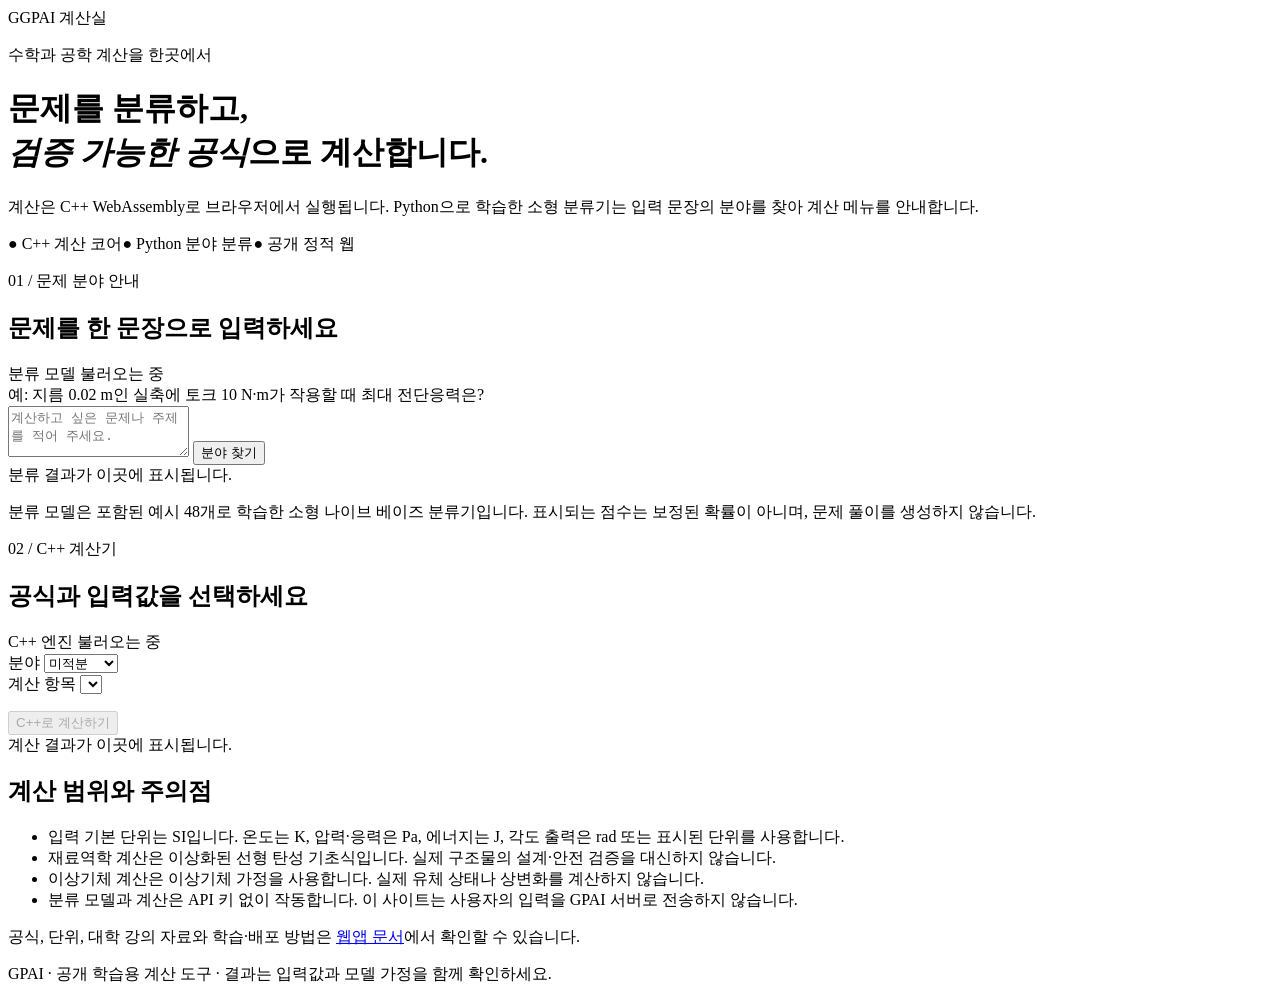
==== site/index.html @ 3fe454b5 "Add public GPAI web interface: site/index.html" ====
<!doctype html>
<html lang="ko">
<head>
  <meta charset="utf-8">
  <meta name="viewport" content="width=device-width, initial-scale=1">
  <meta name="description" content="C++ WebAssembly 기반 미적분·재료역학·열역학·기하 계산과 Python 학습 분야 분류">
  <meta name="theme-color" content="#101a2d">
  <title>GPAI | 수학·공학 계산실</title>
  <link rel="stylesheet" href="assets/styles.css">
  <script src="assets/gpai_core.js" defer></script>
  <script src="assets/app.js" defer></script>
</head>
<body>
  <main class="shell">
    <header class="hero">
      <div class="brand"><span class="brand-mark">G</span><span>GPAI 계산실</span></div>
      <p class="eyebrow">수학과 공학 계산을 한곳에서</p>
      <h1>문제를 분류하고,<br><em>검증 가능한 공식</em>으로 계산합니다.</h1>
      <p class="intro">계산은 C++ WebAssembly로 브라우저에서 실행됩니다. Python으로 학습한 소형 분류기는 입력 문장의 분야를 찾아 계산 메뉴를 안내합니다.</p>
      <div class="chips" aria-label="기술 구성">
        <span>● C++ 계산 코어</span><span>● Python 분야 분류</span><span>● 공개 정적 웹</span>
      </div>
    </header>

    <section class="panel classify-panel" aria-labelledby="classify-title">
      <div class="section-heading">
        <div><p class="eyebrow">01 / 문제 분야 안내</p><h2 id="classify-title">문제를 한 문장으로 입력하세요</h2></div>
        <span id="model-status" class="status">분류 모델 불러오는 중</span>
      </div>
      <label for="question">예: 지름 0.02 m인 실축에 토크 10 N·m가 작용할 때 최대 전단응력은?</label>
      <div class="ask-row">
        <textarea id="question" rows="3" placeholder="계산하고 싶은 문제나 주제를 적어 주세요."></textarea>
        <button id="classify-button" class="button secondary" type="button">분야 찾기</button>
      </div>
      <div id="classification-result" class="classification-result" aria-live="polite">분류 결과가 이곳에 표시됩니다.</div>
      <p class="fine-print">분류 모델은 포함된 예시 48개로 학습한 소형 나이브 베이즈 분류기입니다. 표시되는 점수는 보정된 확률이 아니며, 문제 풀이를 생성하지 않습니다.</p>
    </section>

    <section class="panel calculator-panel" aria-labelledby="calculator-title">
      <div class="section-heading">
        <div><p class="eyebrow">02 / C++ 계산기</p><h2 id="calculator-title">공식과 입력값을 선택하세요</h2></div>
        <span id="engine-status" class="status">C++ 엔진 불러오는 중</span>
      </div>
      <div class="selector-row">
        <div class="field">
          <label for="domain">분야</label>
          <select id="domain">
            <option value="미적분">미적분</option>
            <option value="재료역학">재료역학</option>
            <option value="열역학">열역학</option>
            <option value="기하">기하</option>
          </select>
        </div>
        <div class="field">
          <label for="operation">계산 항목</label>
          <select id="operation"></select>
        </div>
      </div>
      <p id="formula-note" class="formula-note"></p>
      <form id="calculator-form">
        <div id="input-fields" class="input-grid"></div>
        <button id="calculate-button" class="button primary" type="submit" disabled>C++로 계산하기</button>
      </form>
      <div id="calculation-result" class="calculation-result" aria-live="polite">계산 결과가 이곳에 표시됩니다.</div>
    </section>

    <section class="notes">
      <h2>계산 범위와 주의점</h2>
      <ul>
        <li>입력 기본 단위는 SI입니다. 온도는 K, 압력·응력은 Pa, 에너지는 J, 각도 출력은 rad 또는 표시된 단위를 사용합니다.</li>
        <li>재료역학 계산은 이상화된 선형 탄성 기초식입니다. 실제 구조물의 설계·안전 검증을 대신하지 않습니다.</li>
        <li>이상기체 계산은 이상기체 가정을 사용합니다. 실제 유체 상태나 상변화를 계산하지 않습니다.</li>
        <li>분류 모델과 계산은 API 키 없이 작동합니다. 이 사이트는 사용자의 입력을 GPAI 서버로 전송하지 않습니다.</li>
      </ul>
      <p class="source-line">공식, 단위, 대학 강의 자료와 학습·배포 방법은 <a href="docs/WEBAPP.md">웹앱 문서</a>에서 확인할 수 있습니다.</p>
    </section>
    <footer>GPAI · 공개 학습용 계산 도구 · 결과는 입력값과 모델 가정을 함께 확인하세요.</footer>
  </main>
</body>
</html>
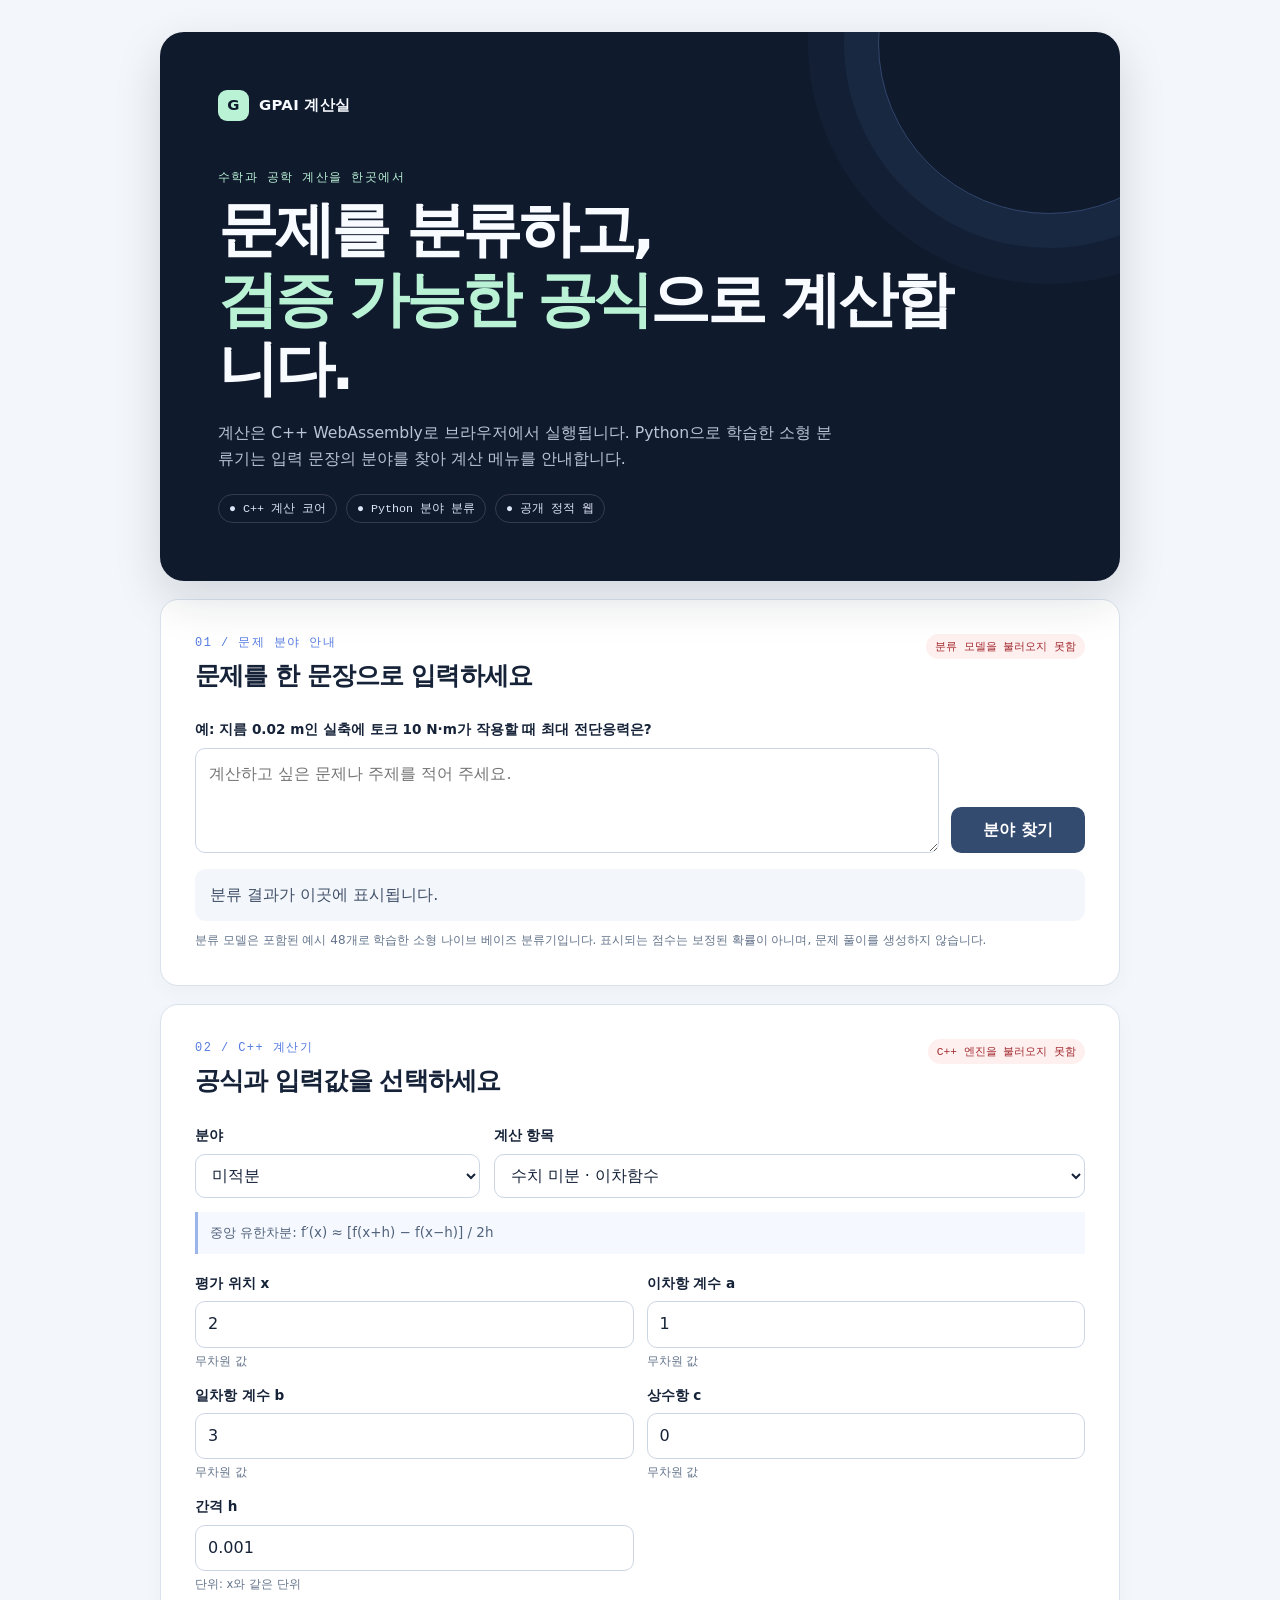
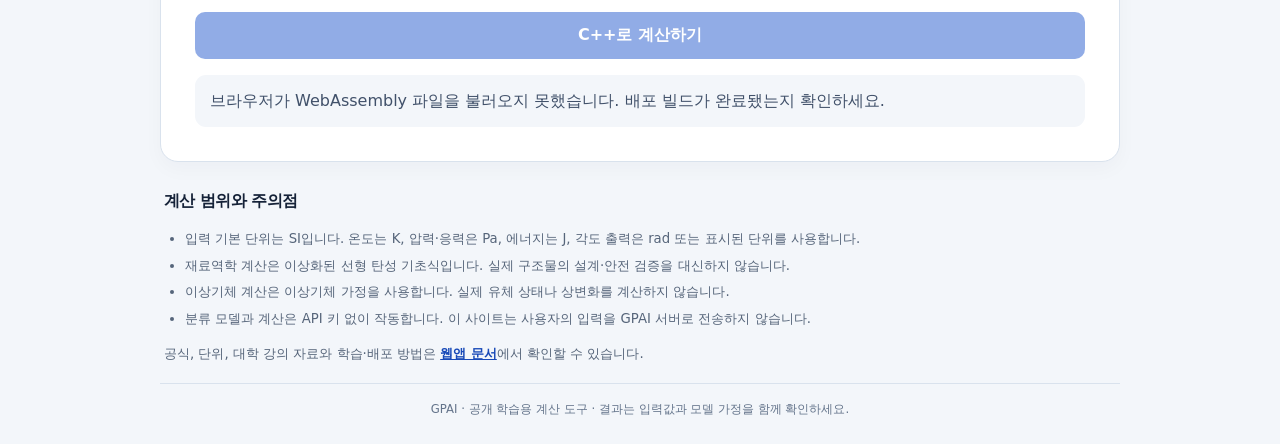
==== commit 8be5bdb9: "Link public webapp documentation" ====
--- a/site/index.html
+++ b/site/index.html
@@ -72,7 +72,7 @@
         <li>이상기체 계산은 이상기체 가정을 사용합니다. 실제 유체 상태나 상변화를 계산하지 않습니다.</li>
         <li>분류 모델과 계산은 API 키 없이 작동합니다. 이 사이트는 사용자의 입력을 GPAI 서버로 전송하지 않습니다.</li>
       </ul>
-      <p class="source-line">공식, 단위, 대학 강의 자료와 학습·배포 방법은 <a href="docs/WEBAPP.md">웹앱 문서</a>에서 확인할 수 있습니다.</p>
+      <p class="source-line">공식, 단위, 대학 강의 자료와 학습·배포 방법은 <a href="https://github.com/i71994453-create/-/blob/main/docs/WEBAPP.md">웹앱 문서</a>에서 확인할 수 있습니다.</p>
     </section>
     <footer>GPAI · 공개 학습용 계산 도구 · 결과는 입력값과 모델 가정을 함께 확인하세요.</footer>
   </main>
--- a/site/assets/styles.css
+++ b/site/assets/styles.css
@@ -0,0 +1,88 @@
+@import url('https://fonts.googleapis.com/css2?family=DM+Mono:wght@400;500&family=Manrope:wght@400;500;600;700;800&family=Noto+Sans+KR:wght@400;500;600;700;800&display=swap');
+
+:root {
+  color-scheme: light;
+  --ink: #152238;
+  --muted: #64748b;
+  --line: #d9e2ed;
+  --paper: #f3f6fa;
+  --white: #fff;
+  --navy: #101a2d;
+  --blue: #255bce;
+  --mint: #b9f2d5;
+  font-family: system-ui, -apple-system, "Segoe UI", sans-serif;
+}
+* { box-sizing: border-box; }
+body { margin: 0; background: var(--paper); color: var(--ink); line-height: 1.65; }
+button, input, select, textarea { font: inherit; }
+.shell { width: min(100% - 36px, 960px); margin: 0 auto; padding: 32px 0 24px; }
+.hero {
+  position: relative; overflow: hidden; padding: clamp(28px, 6vw, 58px);
+  border-radius: 24px; color: #f8fbff; background: var(--navy);
+  box-shadow: 0 18px 48px #101a2d24;
+}
+.hero::after {
+  content: ""; position: absolute; width: 340px; height: 340px; right: -100px; top: -160px;
+  border: 1px solid #78a6f652; border-radius: 50%;
+  box-shadow: 0 0 0 34px #78a6f610, 0 0 0 70px #78a6f609;
+}
+.brand { display: flex; align-items: center; gap: 10px; font-size: .93rem; font-weight: 800; letter-spacing: .02em; }
+.brand-mark { display: grid; place-items: center; width: 31px; height: 31px; border-radius: 9px; color: var(--navy); background: var(--mint); font-weight: 800; }
+.eyebrow { margin: 0 0 9px; color: #547be0; font: 500 .75rem ui-monospace, SFMono-Regular, Consolas, monospace; letter-spacing: .12em; text-transform: uppercase; }
+.hero .eyebrow { margin-top: 48px; color: var(--mint); }
+h1, h2, p { margin-top: 0; }
+h1 { max-width: 740px; margin-bottom: 16px; font-size: clamp(2rem, 5.6vw, 3.75rem); line-height: 1.16; letter-spacing: -.055em; }
+h1 em { color: var(--mint); font-style: normal; }
+.intro { max-width: 630px; margin-bottom: 22px; color: #b9c4d5; font-size: .98rem; }
+.chips { display: flex; gap: 9px; flex-wrap: wrap; }
+.chips span { padding: 6px 10px; border: 1px solid #ffffff26; border-radius: 999px; color: #dbe6f6; font: 500 .73rem ui-monospace, SFMono-Regular, Consolas, monospace; }
+.panel { margin-top: 18px; padding: clamp(20px, 4vw, 34px); border: 1px solid var(--line); border-radius: 18px; background: var(--white); box-shadow: 0 7px 20px #15223808; }
+.section-heading { display: flex; justify-content: space-between; align-items: flex-start; gap: 18px; margin-bottom: 22px; }
+.section-heading .eyebrow { margin-bottom: 5px; }
+h2 { margin-bottom: 0; font-size: clamp(1.15rem, 3vw, 1.55rem); letter-spacing: -.035em; }
+.status { flex: 0 0 auto; padding: 5px 9px; border-radius: 999px; color: #53647a; background: #edf2f8; font: 500 .7rem ui-monospace, SFMono-Regular, Consolas, monospace; }
+.status.ready { color: #087448; background: #e0f7eb; }
+.status.error { color: #a22b30; background: #fff0f0; }
+label { display: block; margin-bottom: 7px; font-size: .85rem; font-weight: 700; }
+textarea, input, select { width: 100%; color: var(--ink); border: 1px solid #ccd6e3; border-radius: 10px; background: #fff; outline: none; }
+textarea { min-height: 78px; padding: 12px 13px; resize: vertical; }
+input, select { min-height: 44px; padding: 9px 12px; }
+textarea:focus, input:focus, select:focus { border-color: #4d79df; box-shadow: 0 0 0 3px #4d79df1c; }
+.ask-row { display: grid; grid-template-columns: 1fr 134px; gap: 12px; align-items: end; }
+.button { min-height: 44px; padding: 10px 16px; border: 0; border-radius: 10px; cursor: pointer; font-weight: 800; transition: transform .15s, background .15s; }
+.button:hover:not(:disabled) { transform: translateY(-1px); }
+.button:disabled { opacity: .5; cursor: not-allowed; }
+.button.secondary { color: #fff; background: #344b70; }
+.button.primary { width: 100%; margin-top: 18px; color: #fff; background: var(--blue); }
+.button.primary:hover:not(:disabled) { background: #194ab8; }
+.classification-result, .calculation-result { min-height: 51px; margin-top: 16px; padding: 13px 15px; border-radius: 11px; background: #f3f6fa; color: #41516a; }
+.classification-result strong { color: var(--ink); }
+.classification-result .score { display: inline-block; margin-left: 8px; color: #4865a8; font: 500 .78rem ui-monospace, SFMono-Regular, Consolas, monospace; }
+.classification-result .use-domain { margin-left: 10px; padding: 3px 8px; border: 0; border-radius: 6px; color: #194ab8; background: #e3ecff; font-size: .76rem; font-weight: 700; cursor: pointer; }
+.fine-print { margin: 10px 0 0; color: var(--muted); font-size: .75rem; }
+.selector-row { display: grid; grid-template-columns: minmax(150px, .65fr) 1.35fr; gap: 14px; }
+.formula-note { min-height: 24px; margin: 14px 0 18px; padding: 10px 12px; border-left: 3px solid #9bb5eb; background: #f5f8ff; color: #51627b; font-size: .84rem; }
+.input-grid { display: grid; grid-template-columns: repeat(2, minmax(0, 1fr)); gap: 13px; }
+.field small { display: block; margin-top: 4px; color: var(--muted); font-size: .72rem; }
+.calculation-result { display: grid; gap: 8px; }
+.result-row { display: flex; justify-content: space-between; gap: 16px; padding-bottom: 7px; border-bottom: 1px solid #e2e8f0; }
+.result-row:last-child { padding-bottom: 0; border: 0; }
+.result-row strong { color: var(--ink); text-align: right; font-family: ui-monospace, SFMono-Regular, Consolas, monospace; font-size: .88rem; overflow-wrap: anywhere; }
+.result-row span { color: var(--muted); font-size: .85rem; }
+.result-error { color: #a22b30; }
+.notes { margin: 26px 4px 18px; color: #56657a; font-size: .83rem; }
+.notes h2 { margin-bottom: 10px; color: var(--ink); font-size: 1rem; }
+.notes ul { padding-left: 21px; }
+.notes li { margin: 5px 0; }
+.source-line a { color: #194ab8; font-weight: 700; }
+footer { padding-top: 16px; border-top: 1px solid var(--line); color: var(--muted); font-size: .73rem; text-align: center; }
+@media (max-width: 620px) {
+  .shell { width: min(100% - 22px, 960px); padding-top: 11px; }
+  .hero { border-radius: 17px; }
+  .hero .eyebrow { margin-top: 36px; }
+  .section-heading { flex-direction: column; gap: 10px; }
+  .ask-row { grid-template-columns: 1fr; }
+  .button.secondary { width: 100%; }
+  .selector-row, .input-grid { grid-template-columns: 1fr; }
+}
+@media (prefers-reduced-motion: reduce) { *, *::before, *::after { scroll-behavior: auto !important; transition: none !important; } }
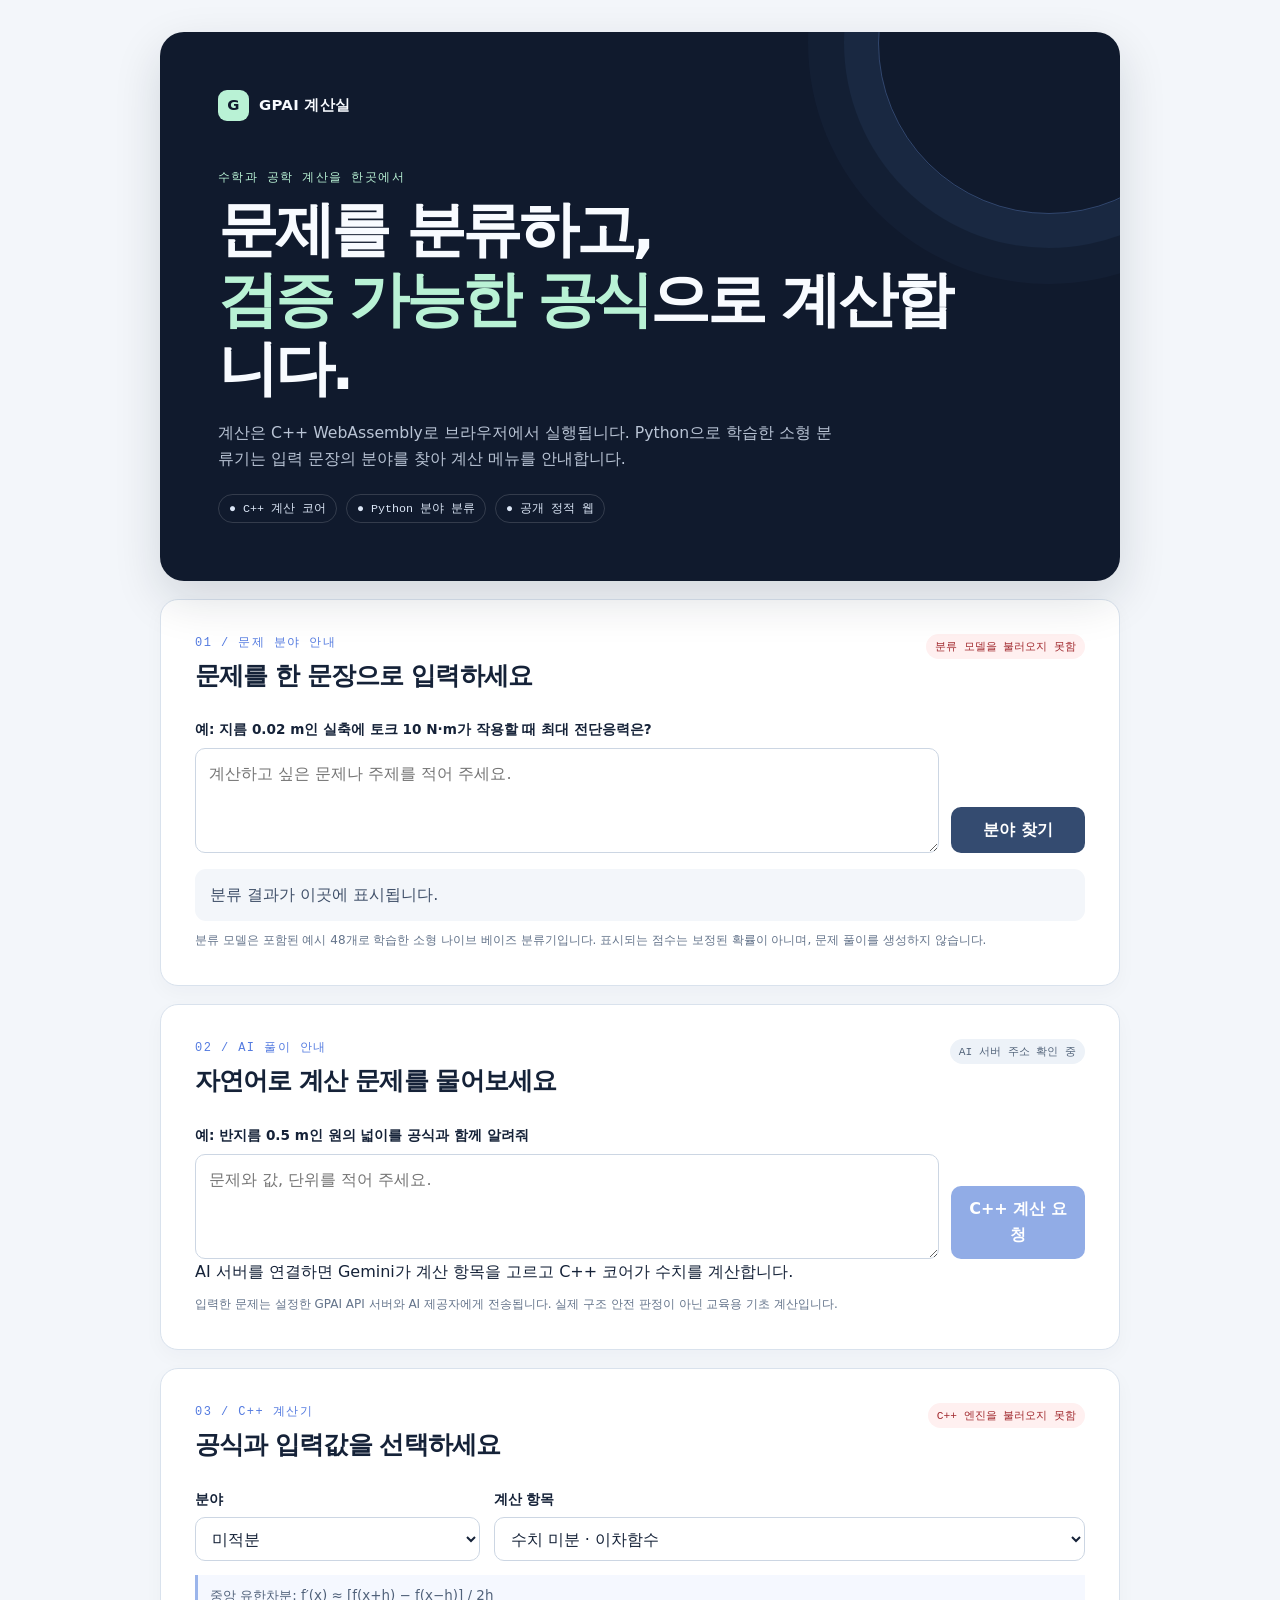
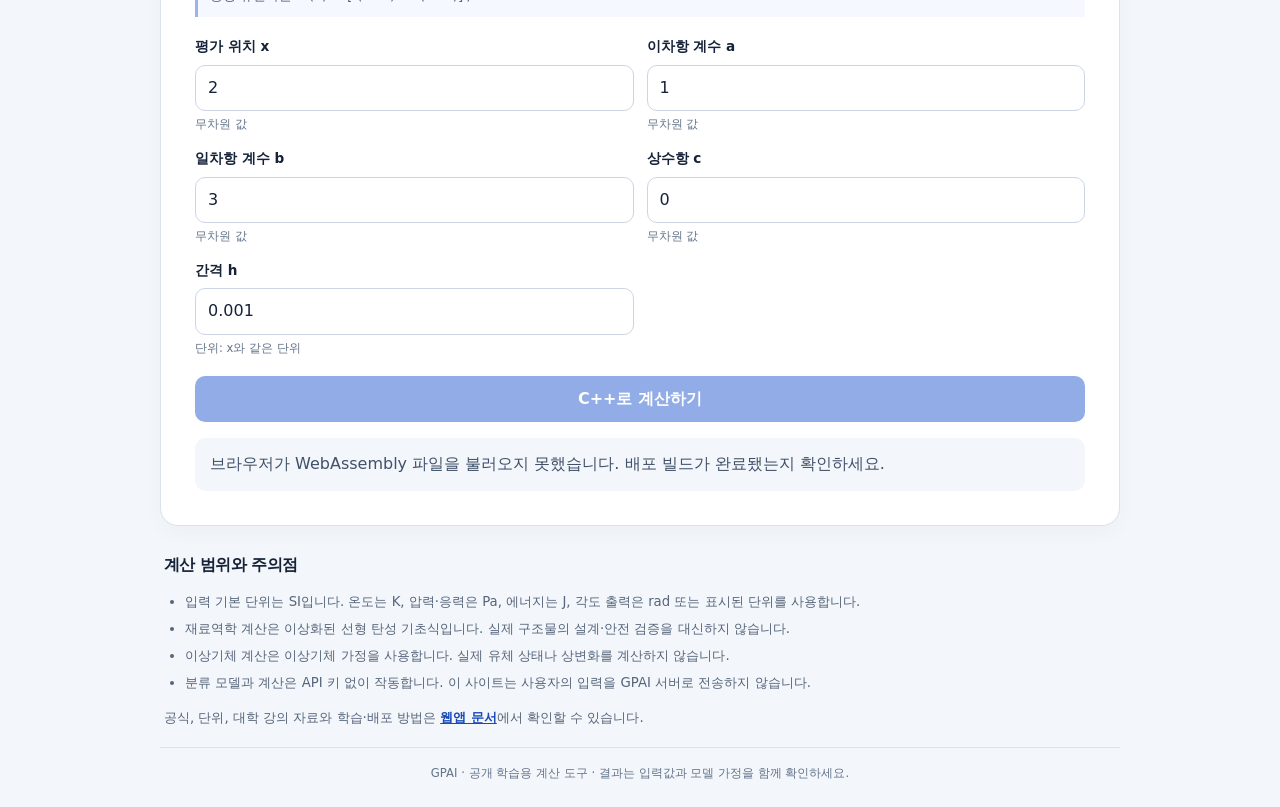
==== commit 1f86a3ad: "feat: connect Gemini AI to C++ calculations" ====
--- a/site/index.html
+++ b/site/index.html
@@ -8,6 +8,7 @@
   <title>GPAI | 수학·공학 계산실</title>
   <link rel="stylesheet" href="assets/styles.css">
   <script src="assets/gpai_core.js" defer></script>
+  <script src="assets/config.js" defer></script>
   <script src="assets/app.js" defer></script>
 </head>
 <body>
@@ -36,9 +37,23 @@
       <p class="fine-print">분류 모델은 포함된 예시 48개로 학습한 소형 나이브 베이즈 분류기입니다. 표시되는 점수는 보정된 확률이 아니며, 문제 풀이를 생성하지 않습니다.</p>
     </section>
 
+    <section class="panel ai-panel" aria-labelledby="ai-title">
+      <div class="section-heading">
+        <div><p class="eyebrow">02 / AI 풀이 안내</p><h2 id="ai-title">자연어로 계산 문제를 물어보세요</h2></div>
+        <span id="ai-status" class="status">AI 서버 주소 확인 중</span>
+      </div>
+      <label for="ai-question">예: 반지름 0.5 m인 원의 넓이를 공식과 함께 알려줘</label>
+      <div class="ask-row">
+        <textarea id="ai-question" rows="3" maxlength="1500" placeholder="문제와 값, 단위를 적어 주세요."></textarea>
+        <button id="ai-solve-button" class="button primary" type="button" disabled>C++ 계산 요청</button>
+      </div>
+      <div id="ai-result" class="ai-result" aria-live="polite">AI 서버를 연결하면 Gemini가 계산 항목을 고르고 C++ 코어가 수치를 계산합니다.</div>
+      <p class="fine-print">입력한 문제는 설정한 GPAI API 서버와 AI 제공자에게 전송됩니다. 실제 구조 안전 판정이 아닌 교육용 기초 계산입니다.</p>
+    </section>
+
     <section class="panel calculator-panel" aria-labelledby="calculator-title">
       <div class="section-heading">
-        <div><p class="eyebrow">02 / C++ 계산기</p><h2 id="calculator-title">공식과 입력값을 선택하세요</h2></div>
+        <div><p class="eyebrow">03 / C++ 계산기</p><h2 id="calculator-title">공식과 입력값을 선택하세요</h2></div>
         <span id="engine-status" class="status">C++ 엔진 불러오는 중</span>
       </div>
       <div class="selector-row">
--- a/site/assets/styles.css
+++ b/site/assets/styles.css
@@ -1,5 +1,3 @@
-@import url('https://fonts.googleapis.com/css2?family=DM+Mono:wght@400;500&family=Manrope:wght@400;500;600;700;800&family=Noto+Sans+KR:wght@400;500;600;700;800&display=swap');
-
 :root {
   color-scheme: light;
   --ink: #152238;
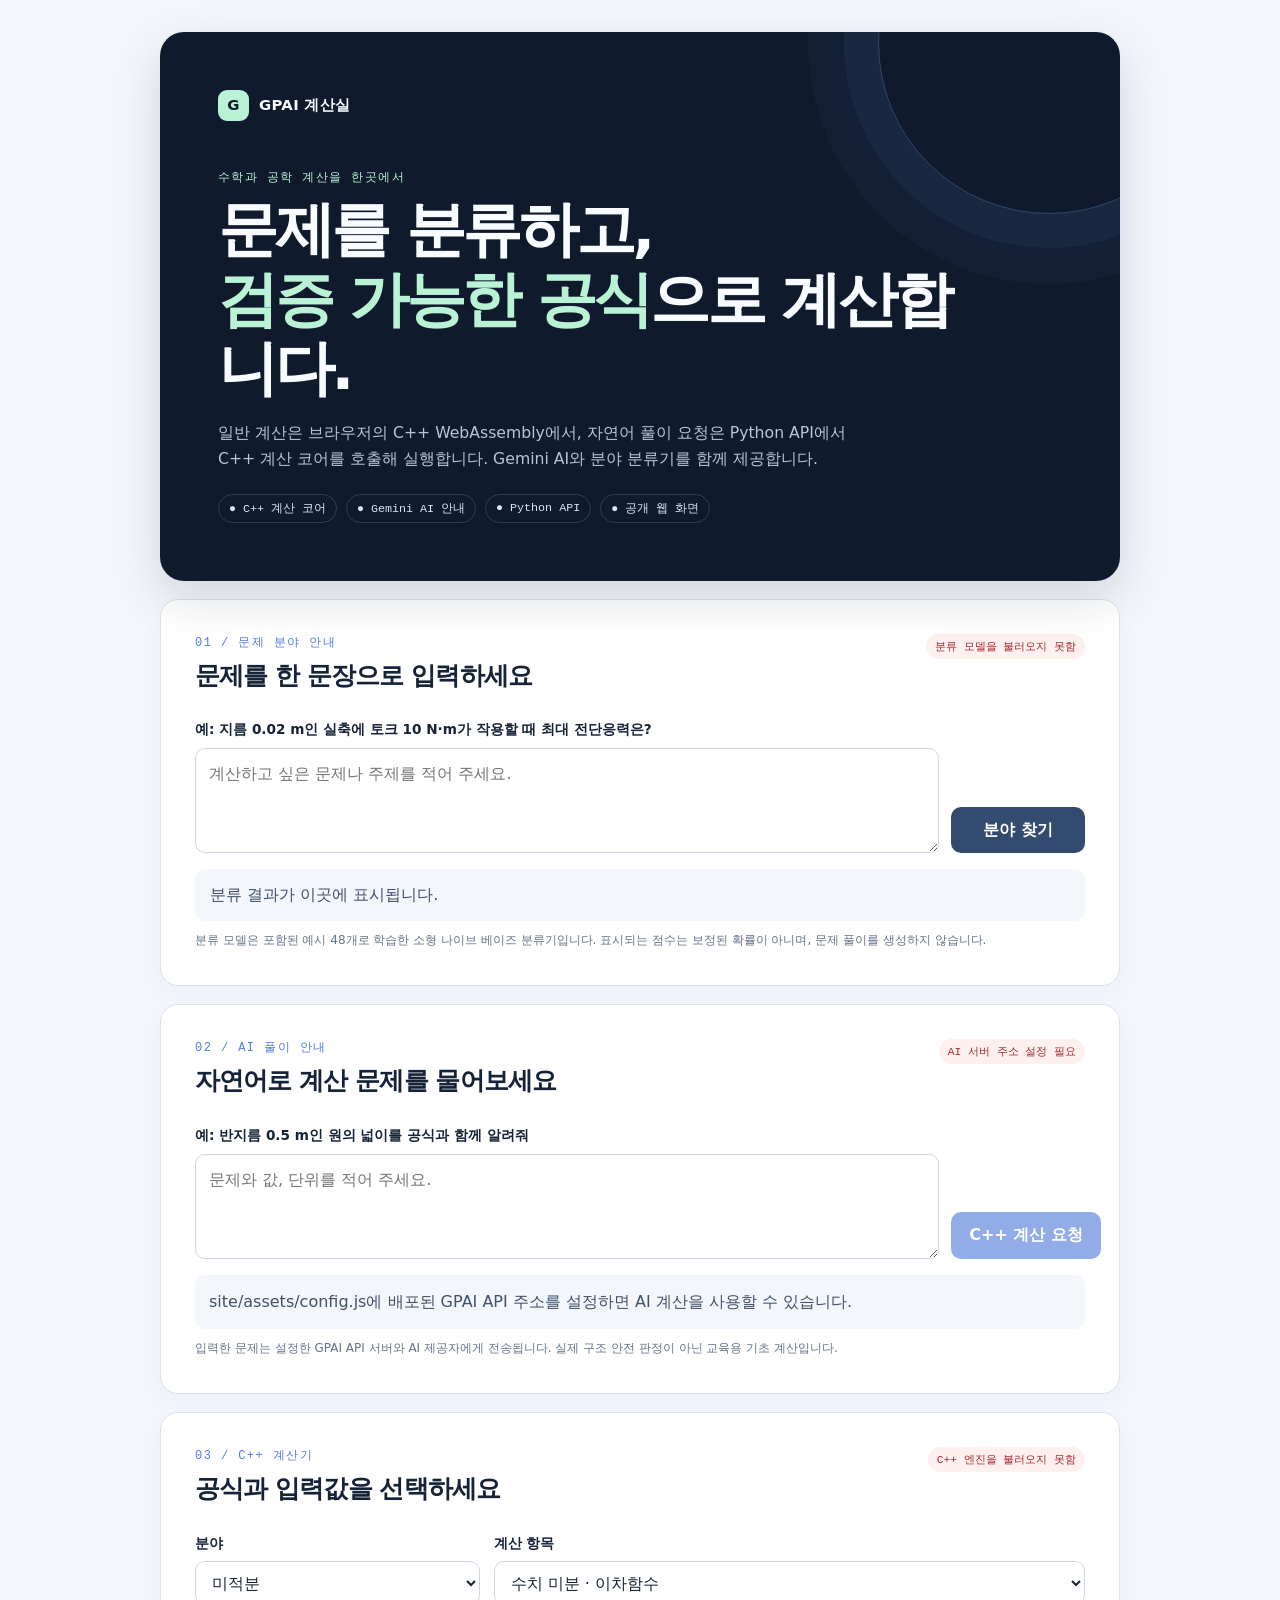
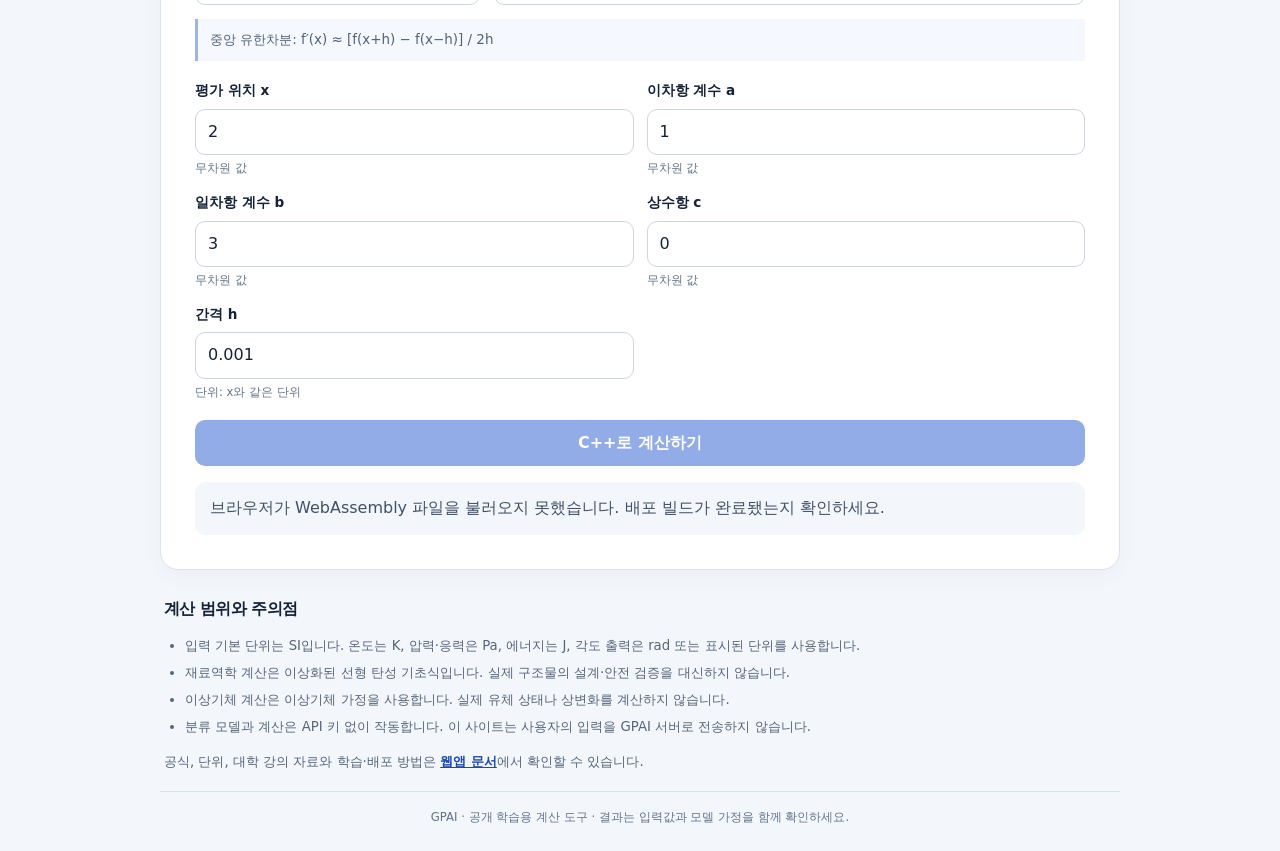
==== commit 6b6a1864: "docs: clarify frontend and AI backend roles" ====
--- a/site/index.html
+++ b/site/index.html
@@ -3,7 +3,7 @@
 <head>
   <meta charset="utf-8">
   <meta name="viewport" content="width=device-width, initial-scale=1">
-  <meta name="description" content="C++ WebAssembly 기반 미적분·재료역학·열역학·기하 계산과 Python 학습 분야 분류">
+  <meta name="description" content="C++ 계산과 Gemini 자연어 풀이를 연결하는 미적분·공학 계산 도구">
   <meta name="theme-color" content="#101a2d">
   <title>GPAI | 수학·공학 계산실</title>
   <link rel="stylesheet" href="assets/styles.css">
@@ -17,9 +17,9 @@
       <div class="brand"><span class="brand-mark">G</span><span>GPAI 계산실</span></div>
       <p class="eyebrow">수학과 공학 계산을 한곳에서</p>
       <h1>문제를 분류하고,<br><em>검증 가능한 공식</em>으로 계산합니다.</h1>
-      <p class="intro">계산은 C++ WebAssembly로 브라우저에서 실행됩니다. Python으로 학습한 소형 분류기는 입력 문장의 분야를 찾아 계산 메뉴를 안내합니다.</p>
+      <p class="intro">일반 계산은 브라우저의 C++ WebAssembly에서, 자연어 풀이 요청은 Python API에서 C++ 계산 코어를 호출해 실행합니다. Gemini AI와 분야 분류기를 함께 제공합니다.</p>
       <div class="chips" aria-label="기술 구성">
-        <span>● C++ 계산 코어</span><span>● Python 분야 분류</span><span>● 공개 정적 웹</span>
+        <span>● C++ 계산 코어</span><span>● Gemini AI 안내</span><span>● Python API</span><span>● 공개 웹 화면</span>
       </div>
     </header>
 
--- a/site/assets/styles.css
+++ b/site/assets/styles.css
@@ -84,3 +84,11 @@
   .selector-row, .input-grid { grid-template-columns: 1fr; }
 }
 @media (prefers-reduced-motion: reduce) { *, *::before, *::after { scroll-behavior: auto !important; transition: none !important; } }
+
+.ai-result { min-height: 54px; margin-top: 16px; padding: 14px; border-radius: 11px; background: #f3f6fa; color: #41516a; }
+.ai-answer { margin-bottom: 10px; white-space: pre-wrap; }
+.ai-calculation { display: grid; gap: 8px; margin-top: 10px; padding: 12px; border: 1px solid var(--line); border-radius: 10px; background: #fff; }
+.ai-calculation > strong { color: var(--ink); font-size: .84rem; }
+.ai-calculation .result-row { padding-bottom: 5px; }
+.ai-panel .button.primary { width: auto; min-width: 150px; margin-top: 0; }
+@media (max-width: 620px) { .ai-panel .button.primary { width: 100%; } }
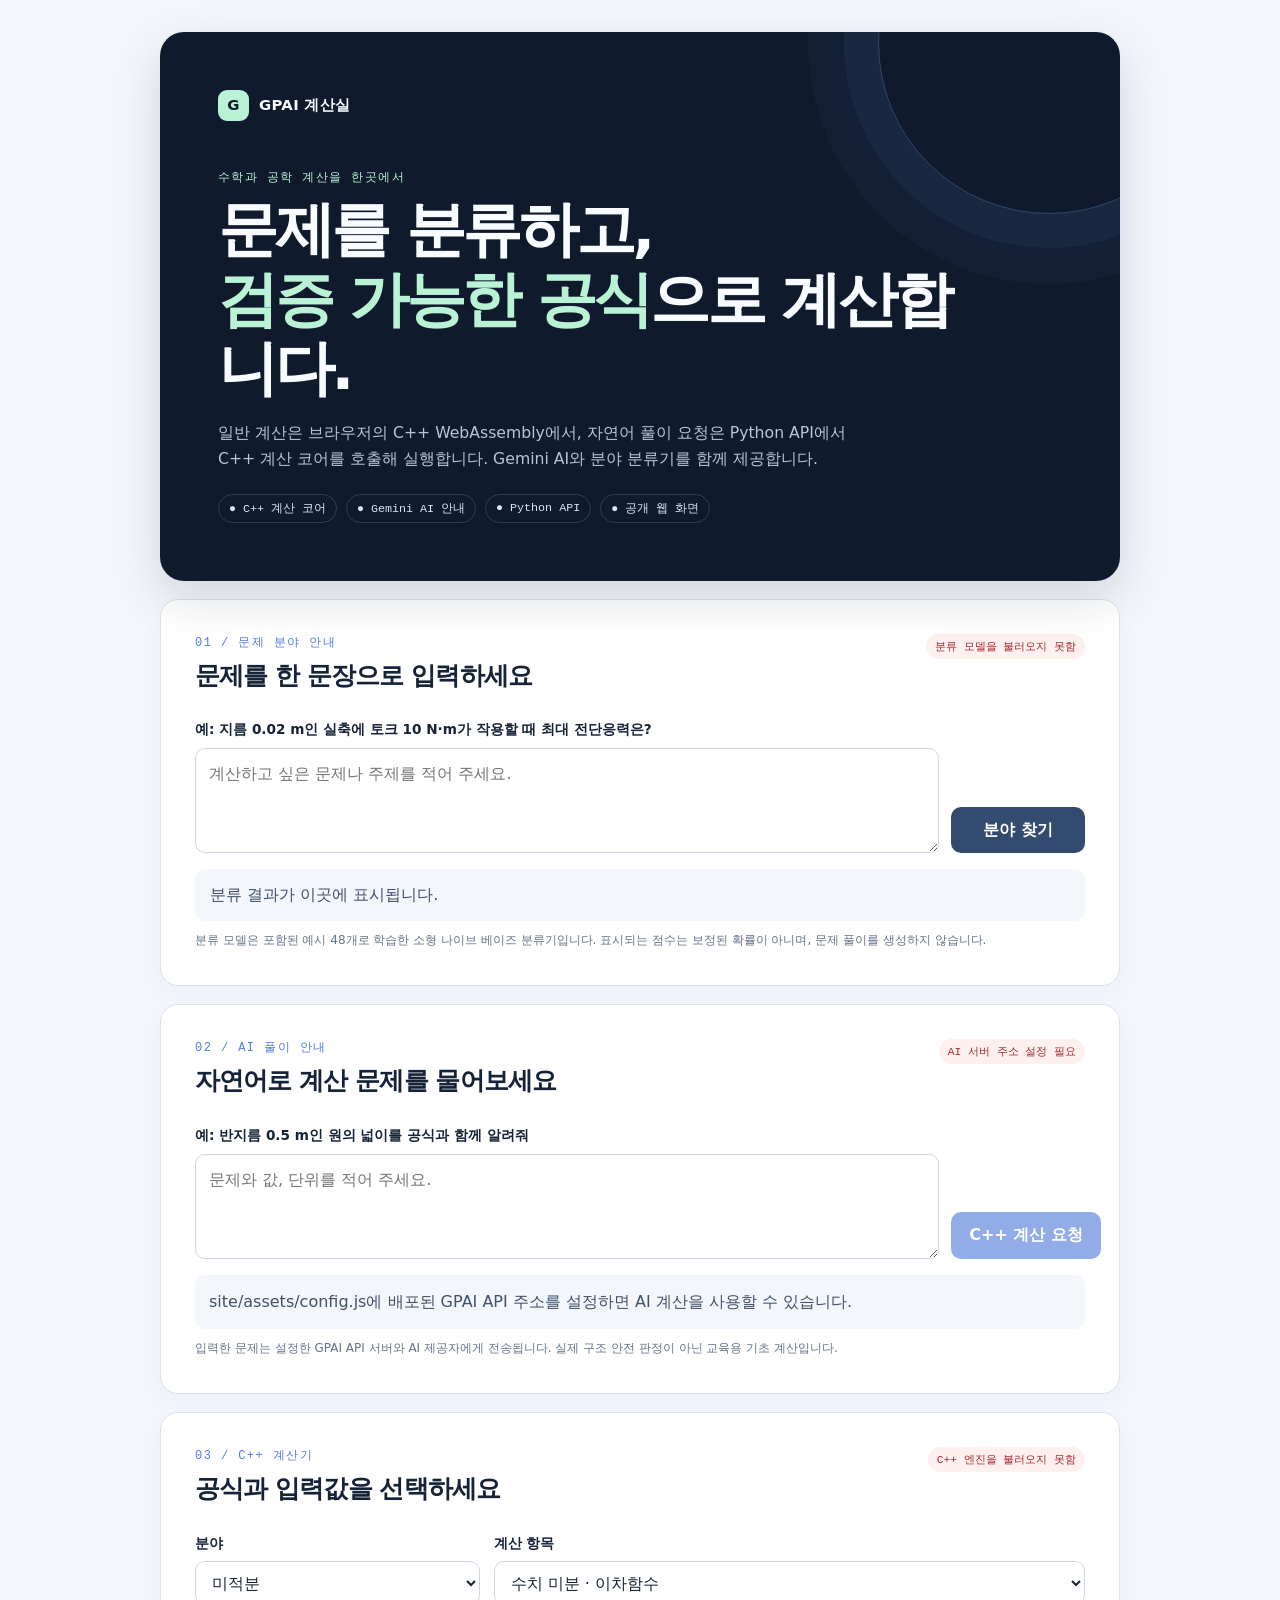
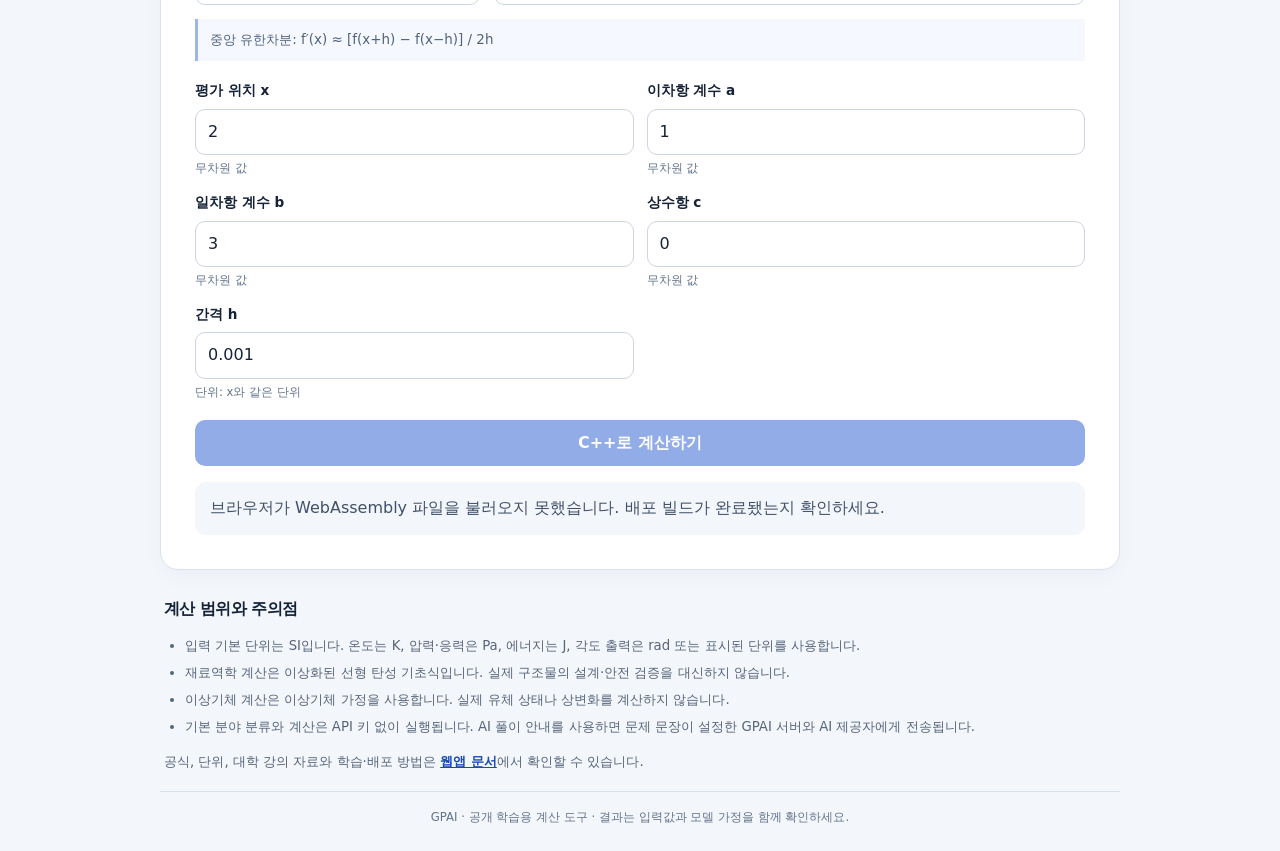
==== commit ebe8405a: "docs: disclose AI question data flow on page" ====
--- a/site/index.html
+++ b/site/index.html
@@ -85,7 +85,7 @@
         <li>입력 기본 단위는 SI입니다. 온도는 K, 압력·응력은 Pa, 에너지는 J, 각도 출력은 rad 또는 표시된 단위를 사용합니다.</li>
         <li>재료역학 계산은 이상화된 선형 탄성 기초식입니다. 실제 구조물의 설계·안전 검증을 대신하지 않습니다.</li>
         <li>이상기체 계산은 이상기체 가정을 사용합니다. 실제 유체 상태나 상변화를 계산하지 않습니다.</li>
-        <li>분류 모델과 계산은 API 키 없이 작동합니다. 이 사이트는 사용자의 입력을 GPAI 서버로 전송하지 않습니다.</li>
+        <li>기본 분야 분류와 계산은 API 키 없이 실행됩니다. AI 풀이 안내를 사용하면 문제 문장이 설정한 GPAI 서버와 AI 제공자에게 전송됩니다.</li>
       </ul>
       <p class="source-line">공식, 단위, 대학 강의 자료와 학습·배포 방법은 <a href="https://github.com/i71994453-create/-/blob/main/docs/WEBAPP.md">웹앱 문서</a>에서 확인할 수 있습니다.</p>
     </section>
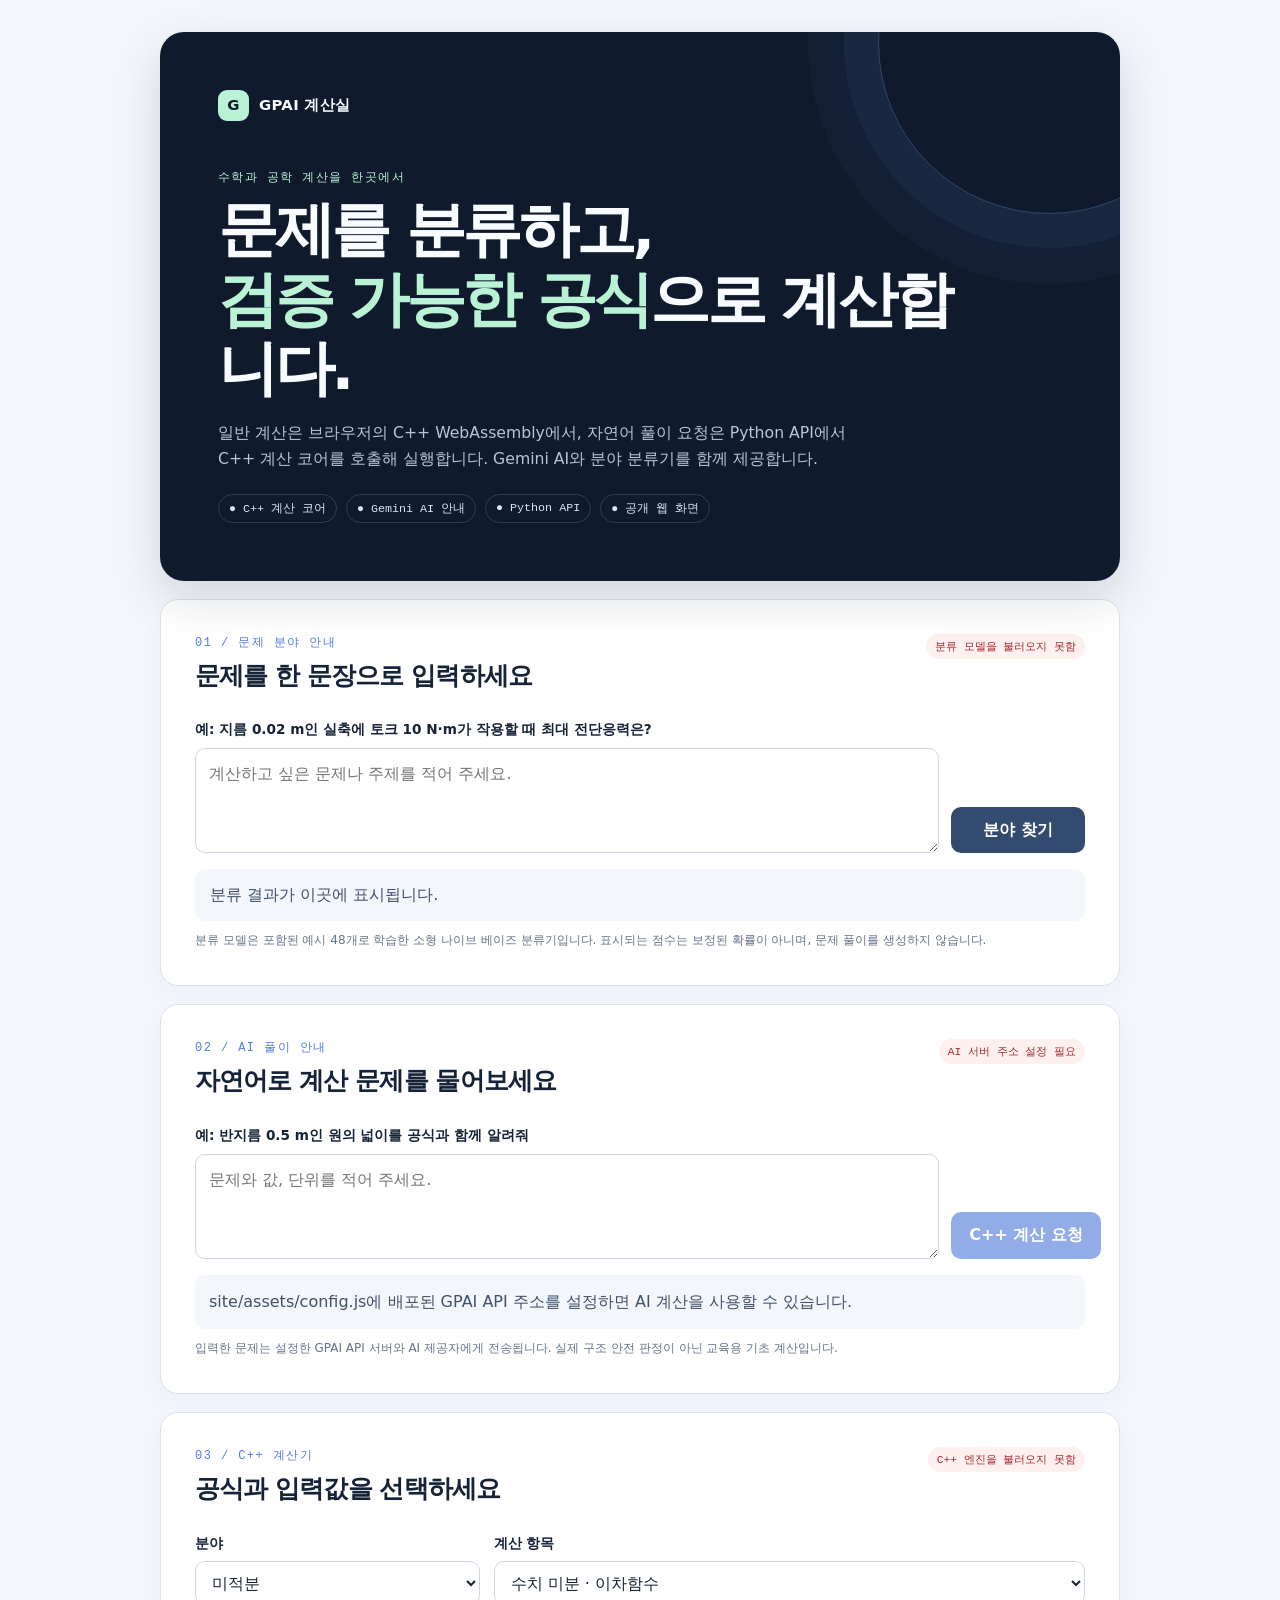
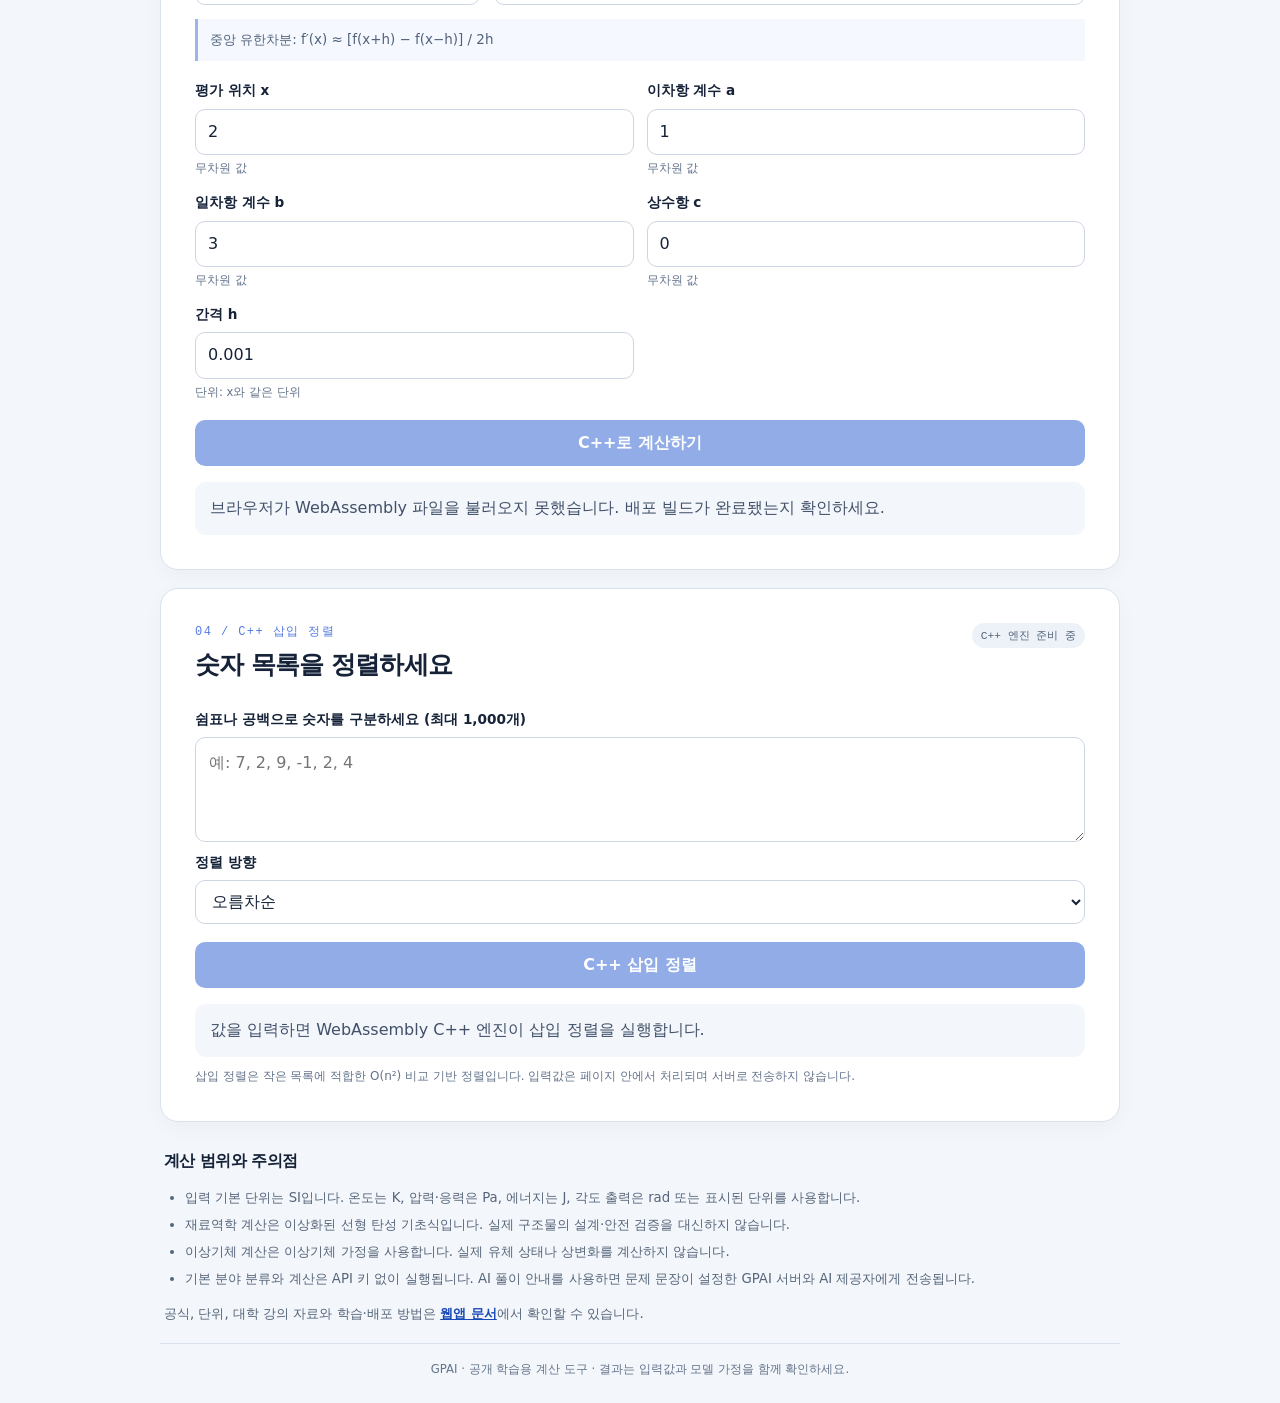
==== commit 9e976c27: "feat: add browser insertion sort with C++ WebAssembly" ====
--- a/site/index.html
+++ b/site/index.html
@@ -79,7 +79,28 @@
       <div id="calculation-result" class="calculation-result" aria-live="polite">계산 결과가 이곳에 표시됩니다.</div>
     </section>
 
-    <section class="notes">
+<section class="panel sort-panel" aria-labelledby="sort-title">
+      <div class="section-heading">
+        <div><p class="eyebrow">04 / C++ 삽입 정렬</p><h2 id="sort-title">숫자 목록을 정렬하세요</h2></div>
+        <span id="sort-status" class="status">C++ 엔진 준비 중</span>
+      </div>
+      <label for="sort-values">쉼표나 공백으로 숫자를 구분하세요 (최대 1,000개)</label>
+      <textarea id="sort-values" rows="3" placeholder="예: 7, 2, 9, -1, 2, 4"></textarea>
+      <div class="sort-controls">
+        <div class="field">
+          <label for="sort-order">정렬 방향</label>
+          <select id="sort-order">
+            <option value="ascending">오름차순</option>
+            <option value="descending">내림차순</option>
+          </select>
+        </div>
+        <button id="sort-button" class="button primary" type="button" disabled>C++ 삽입 정렬</button>
+      </div>
+      <div id="sort-result" class="calculation-result" aria-live="polite">값을 입력하면 WebAssembly C++ 엔진이 삽입 정렬을 실행합니다.</div>
+      <p class="fine-print">삽입 정렬은 작은 목록에 적합한 O(n²) 비교 기반 정렬입니다. 입력값은 페이지 안에서 처리되며 서버로 전송하지 않습니다.</p>
+    </section>
+
+        <section class="notes">
       <h2>계산 범위와 주의점</h2>
       <ul>
         <li>입력 기본 단위는 SI입니다. 온도는 K, 압력·응력은 Pa, 에너지는 J, 각도 출력은 rad 또는 표시된 단위를 사용합니다.</li>
